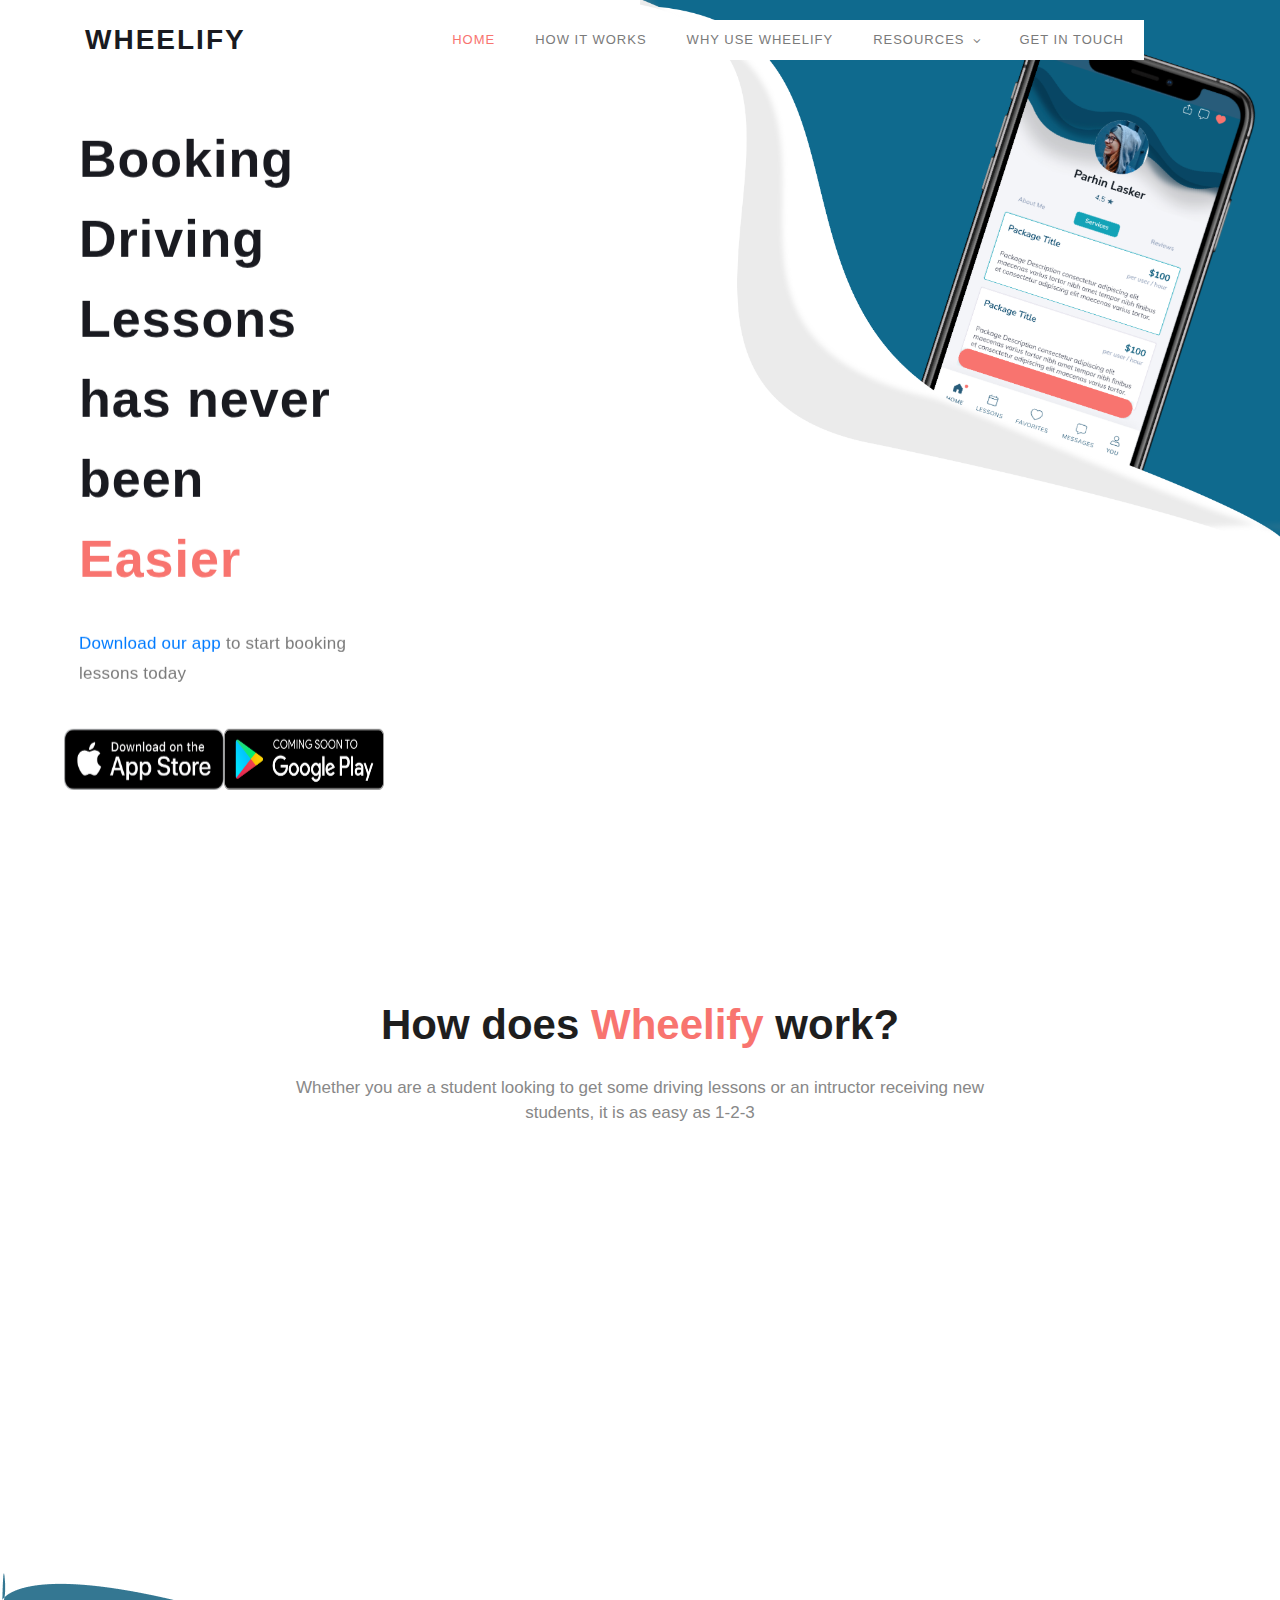
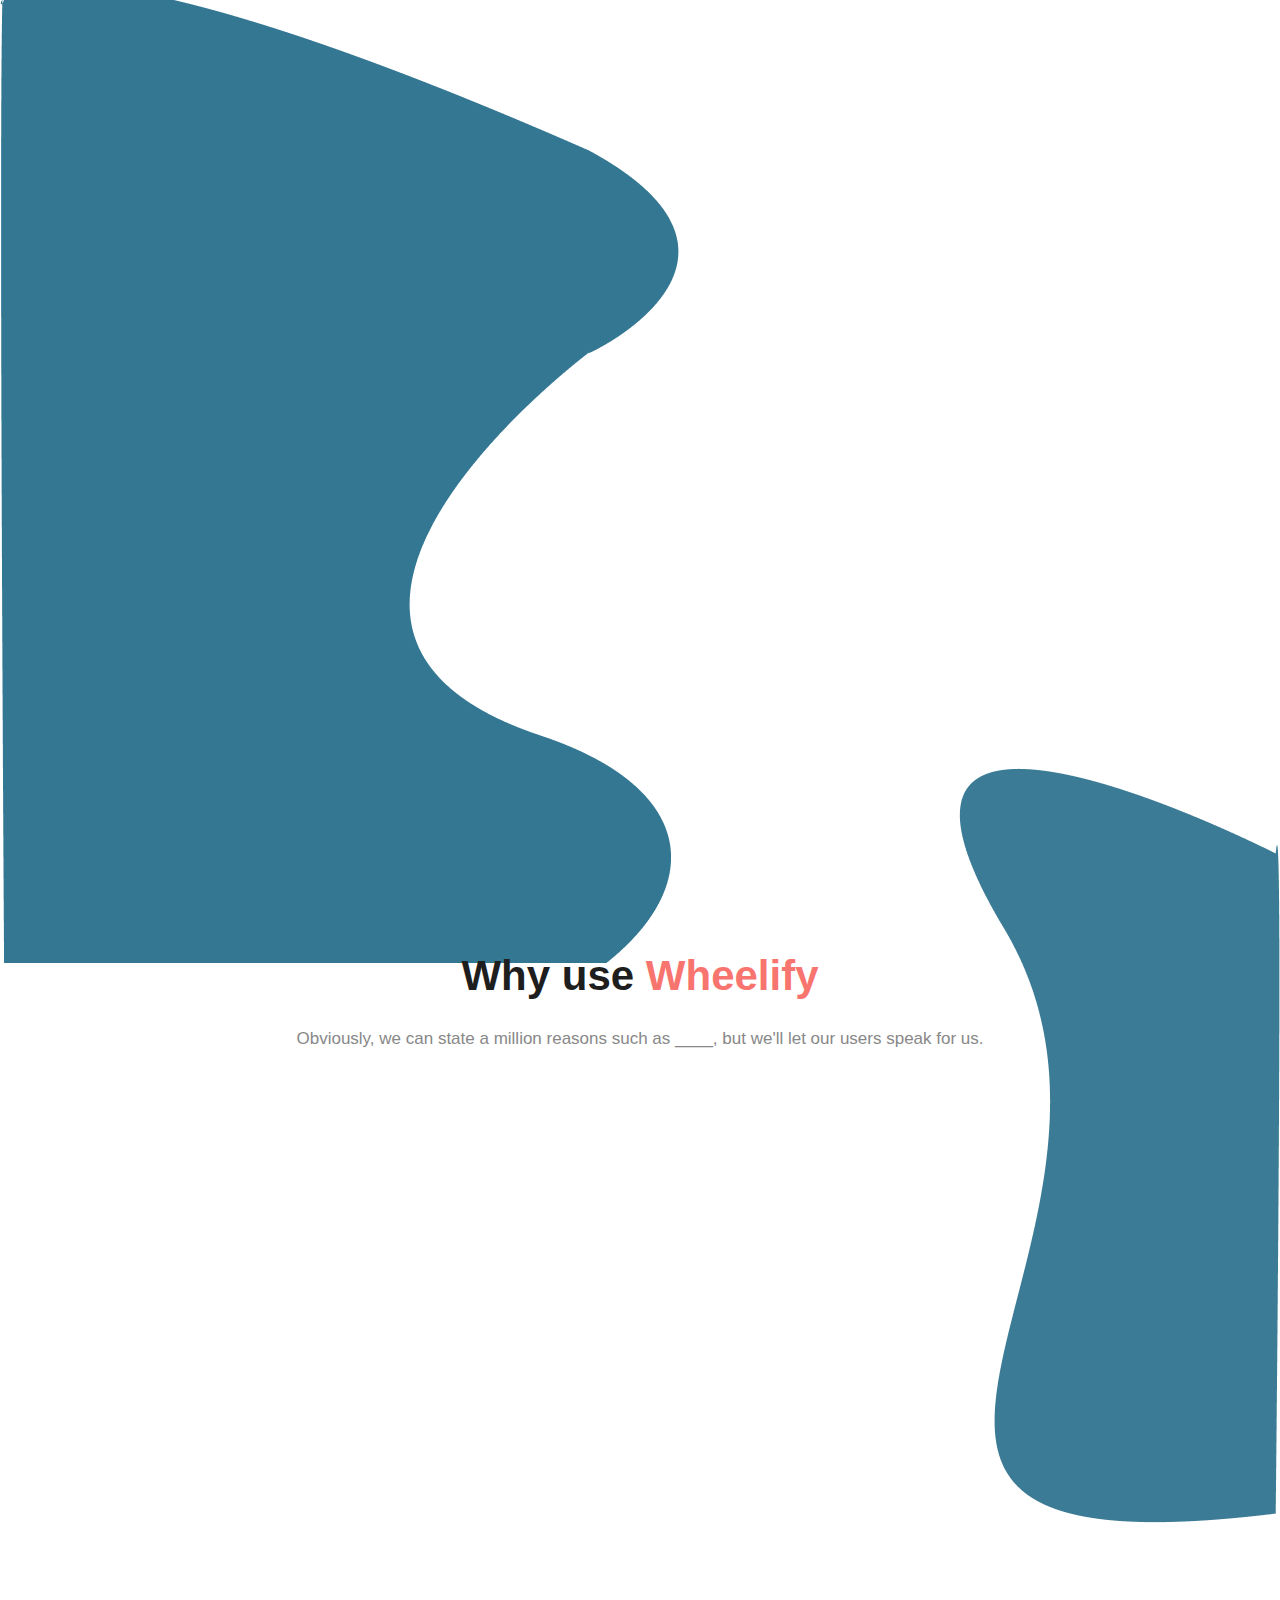
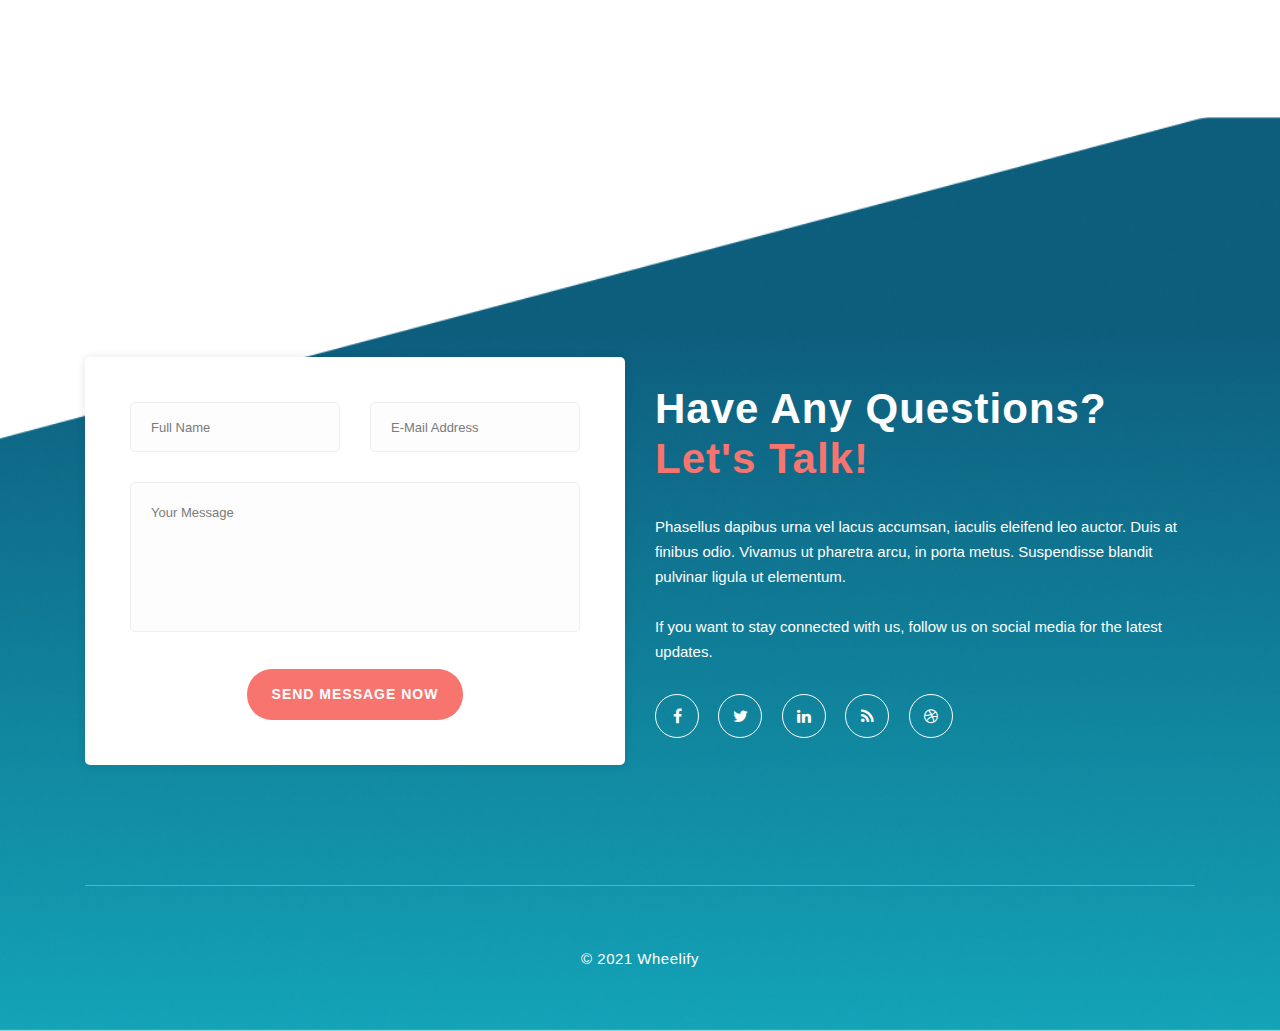
==== index.html @ 3e5fab5b "Add all local files" ====
<!DOCTYPE html>
<html lang="en">

<head>

    <meta charset="utf-8">
    <meta name="viewport" content="width=device-width, initial-scale=1, shrink-to-fit=no">
    <meta name="description" content="">
    <link href="https://fonts.googleapis.com/css?family=Nunito+Sans:100,200,300,400,500,600,700,800,900&display=swap"
        rel="stylesheet">

    <title>Wheelify | Book Driving Lessons | Find Driving Instructors</title>

    <!-- Additional CSS Files -->
    <link rel="stylesheet" type="text/css" href="assets/css/bootstrap.min.css">

    <link rel="stylesheet" type="text/css" href="assets/css/font-awesome.css">

    <link rel="stylesheet" href="assets/css/style.css">

    <link rel="stylesheet" href="assets/css/owl-carousel.css">

</head>

<body>

    <!-- ***** Preloader Start ***** -->
    <div id="preloader">
        <div class="jumper">
            <div></div>
            <div></div>
            <div></div>
        </div>
    </div>
    <!-- ***** Preloader End ***** -->


    <!-- ***** Header Area Start ***** -->
    <header class="header-area header-sticky">
        <div class="container">
            <div class="row">
                <div class="col-12">
                    <nav class="main-nav">
                        <!-- ***** Logo Start ***** -->
                        <a href="index.html" class="logo">
                            Wheelify
                        </a>
                        <!-- ***** Logo End ***** -->
                        <!-- ***** Menu Start ***** -->
                        <ul class="nav">
                            <li class="scroll-to-section"><a href="#welcome" class="menu-item">Home</a></li>
                            <li class="scroll-to-section"><a href="#how-it-works" class="menu-item">How It Works</a>
                            </li>
                            <li class="scroll-to-section"><a href="#testimonials" class="menu-item">Why Use Wheelify</a>
                            </li>
                            <li class="submenu">
                                <a href="javascript:;">Resources</a>
                                <ul>
                                    <li><a href="pages/under_construction.html" class="sub-item">About Us</a></li>
                                    <li><a href="pages/under_construction.html" class="sub-item">Updates</a></li>
                                    <li><a href="pages/under_construction.html" class="sub-item">FAQ's</a></li>
                                    <li><a href="pages/under_construction.html" class="sub-item">Terms and Conditions</a></li>
                                    <!-- TODO: add styling and js for sub-item class -->
                                    <li><a href="pages/under_construction.html" class="sub-item">Privacy Policy</a></li>
                                </ul>
                            </li>
                            <li class="scroll-to-section"><a href="#contact-us" class="menu-item">Get In Touch</a></li>
                        </ul>
                        <a class='menu-trigger'>
                            <span>Menu</span>
                        </a>
                        <!-- ***** Menu End ***** -->
                    </nav>
                </div>
            </div>
        </div>
    </header>
    <!-- ***** Header Area End ***** -->


    <!-- ***** Welcome Area Start ***** -->
    <div class="welcome-area" id="welcome">

        <!-- ***** Header Text Start ***** -->
        <div class="header-text">
            <div class="container">
                <div class="row">
                    <div class="left-text col-lg-6 col-md-12 col-sm-12 col-xs-12"
                        data-scroll-reveal="enter left move 30px over 0.6s after 0.4s">
                        <h1>Booking Driving Lessons has never been <em>Easier</em></h1>
                        <p><a href="#">Download our app</a> to start booking lessons today</p>
                        <!-- <a href="#how-it-works" class="main-button-slider">Try it out today</a> -->
                        <!-- <button id=""><img src="assets/images/download-on-app-store.png"></button> -->
                        <div class="row">
                            <div class="column"><input type="image" class="image-button"
                                    src="assets/images/download-on-app-store.png" /></div>
                            <div class="column"><input type="image" class="image-button"
                                    src="assets/images/download-on-play-store.png" /></div>
                        </div>
                    </div>
                </div>
            </div>
        </div>
        <!-- ***** Header Text End ***** -->
    </div>
    <!-- ***** Welcome Area End ***** -->

    <!-- ***** Features Big Item Start ***** -->
    <section class="section" id="how-it-works">
        <div class="container">
            <div class="row">
                <div class="col-lg-8 offset-lg-2">
                    <div class="center-heading">
                        <h2>How does <em>Wheelify</em> work?</h2>
                        <p>Whether you are a student looking to get some driving lessons or an intructor receiving new
                            students, it is as easy as 1-2-3</p>
                    </div>
                </div>
                <!-- Step 1 of how it works -->
                <div class="col-lg-4 col-md-6 col-sm-12 col-xs-12"
                    data-scroll-reveal="enter left move 30px over 0.6s after 0.4s">
                    <div class="features-item">
                        <div class="features-icon">
                            <h2>01</h2>
                            <img src="assets/images/features-icon-1.png" alt="">
                            <h4>Search for Instructors</h4>
                            <p>Whether you are looking for instructors near you or in a specific location, you can use
                                our advanced filters to find the right instructor for you.</p>
                            <a href="#testimonials" class="main-button">
                                Read More
                            </a>
                        </div>
                    </div>
                </div>
                <!-- Step 2 of how it works -->
                <div class="col-lg-4 col-md-6 col-sm-12 col-xs-12"
                    data-scroll-reveal="enter bottom move 30px over 0.6s after 0.4s">
                    <div class="features-item">
                        <div class="features-icon">
                            <h2>02</h2>
                            <img src="assets/images/features-icon-2.png" alt="">
                            <h4>Pick a Lesson - Set a Time</h4>
                            <p>There are multiple packages or lesson types to select from - select your desired one.
                                Then choose the time and date of the lesson. </p>
                            <a href="#testimonials" class="main-button">
                                Discover More
                            </a>
                        </div>
                    </div>
                </div>
                <!-- Step 3 of how it works -->
                <div class="col-lg-4 col-md-6 col-sm-12 col-xs-12"
                    data-scroll-reveal="enter right move 30px over 0.6s after 0.4s">
                    <div class="features-item">
                        <div class="features-icon">
                            <h2>03</h2>
                            <img src="assets/images/features-icon-3.png" alt="">
                            <h4>Enjoy the Lesson</h4>
                            <p>Once you get the <b>confirmation</b> from your Instructor, you are all set. All that's
                                left now is to experience a safe and enjoyable driving lesson. </p>
                            <a href="#testimonials" class="main-button">
                                More Detail
                            </a>
                        </div>
                    </div>
                </div>
            </div>
        </div>
    </section>
    <!-- ***** Features Big Item End ***** -->

    <div class="left-image-decor"></div>

    <!-- ***** Features Big Item Start ***** -->
    <section class="section" id="promotion">
        <div class="container">
            <div class="row">
                <div class="left-image col-lg-5 col-md-12 col-sm-12 mobile-bottom-fix-big"
                    data-scroll-reveal="enter left move 30px over 0.6s after 0.4s">
                    <img src="assets/images/left-image.png" class="rounded img-fluid d-block mx-auto" alt="App">
                </div>
                <div class="right-text offset-lg-1 col-lg-6 col-md-12 col-sm-12 mobile-bottom-fix">
                    <ul>
                        <li data-scroll-reveal="enter right move 30px over 0.6s after 0.4s">
                            <img src="assets/images/about-icon-01.png" alt="">
                            <div class="text">
                                <h4>Easy Rescheduling Process</h4>
                                <p>You can reschedule lessons easily both as an instructor and a student. Our messaging
                                    feature allows for ease of communication prior to lessons. </p>
                            </div>
                        </li>
                        <li data-scroll-reveal="enter right move 30px over 0.6s after 0.5s">
                            <img src="assets/images/about-icon-02.png" alt="">
                            <div class="text">
                                <h4>Advanced Search Filters</h4>
                                <p>Whether you are looking for only female instructors for your daughter or prefer
                                    instructors with a 4.0+ star rating, you can set it all using our filters.</p>
                            </div>
                        </li>
                        <li data-scroll-reveal="enter right move 30px over 0.6s after 0.6s">
                            <img src="assets/images/about-icon-03.png" alt="">
                            <div class="text">
                                <h4>Safety - #1 Priority</h4>
                                <p>We always prioritize the safety and security of our users over everything. That is
                                    why we verify instructor licenses and offer multiple payment methods for instructors
                                    - including cash.</p>
                            </div>
                        </li>
                    </ul>
                </div>
            </div>
        </div>
    </section>
    <!-- ***** Features Big Item End ***** -->

    <div class="right-image-decor"></div>

    <!-- ***** Testimonials Starts ***** -->
    <section class="section" id="testimonials">
        <div class="container">
            <div class="row">
                <div class="col-lg-8 offset-lg-2">
                    <div class="center-heading">
                        <h2>Why use <em>Wheelify</em></h2>
                        <p>Obviously, we can state a million reasons such as ____, but we'll let our users speak for us.
                        </p>
                    </div>
                </div>
                <div class="col-lg-10 col-md-12 col-sm-12 mobile-bottom-fix-big"
                    data-scroll-reveal="enter left move 30px over 0.6s after 0.4s">
                    <div class="owl-carousel owl-theme">
                        <div class="item service-item">
                            <div class="author">
                                <i><img src="assets/images/testimonial-author-2.svg" alt="Author One"></i>
                            </div>
                            <div class="testimonial-content">
                                <ul class="stars">
                                    <li><i class="fa fa-star"></i></li>
                                    <li><i class="fa fa-star"></i></li>
                                    <li><i class="fa fa-star"></i></li>
                                    <li><i class="fa fa-star"></i></li>
                                    <li><i class="fa fa-star"></i></li>
                                </ul>
                                <h4>Parhin Lasker</h4>
                                <span>Instructor</span>
                                <p>“Nullam hendrerit, elit a semper pharetra, ipsum nibh tristique tortor, in tempus
                                    urna elit in mauris.”</p>
                            </div>
                        </div>
                        <div class="item service-item">
                            <div class="author">
                                <i><img src="assets/images/testimonial-author-dog.png" alt="Second Author"></i>
                            </div>
                            <div class="testimonial-content">
                                <ul class="stars">
                                    <li><i class="fa fa-star"></i></li>
                                    <li><i class="fa fa-star"></i></li>
                                    <li><i class="fa fa-star"></i></li>
                                </ul>
                                <h4>Latte Corgino</h4>
                                <span>Student</span>
                                <p>“Woof woof...”</p>
                            </div>
                        </div>
                        <div class="item service-item">
                            <div class="author">
                                <i><img src="assets/images/testimonial-author-1.png" alt="Third Author"></i>
                            </div>
                            <div class="testimonial-content">
                                <ul class="stars">
                                    <li><i class="fa fa-star"></i></li>
                                    <li><i class="fa fa-star"></i></li>
                                    <li><i class="fa fa-star"></i></li>
                                    <li><i class="fa fa-star"></i></li>
                                    <li><i class="fa fa-star"></i></li>
                                </ul>
                                <h4>Mushfiq Rashid</h4>
                                <span>Student</span>
                                <p>“This app has transformed my life. Before, I did not have any car, any house, any
                                    wife. Now, I have a car, a
                                    house, and four wives.”</p>
                            </div>
                        </div>
                        <div class="item service-item">
                            <div class="author">
                                <i><img src="assets/images/testimonial-author-1.png" alt="Fourth Author"></i>
                            </div>
                            <div class="testimonial-content">
                                <ul class="stars">
                                    <li><i class="fa fa-star"></i></li>
                                    <li><i class="fa fa-star"></i></li>
                                    <li><i class="fa fa-star"></i></li>
                                    <li><i class="fa fa-star"></i></li>
                                </ul>
                                <h4>John Doe</h4>
                                <span>Instructor</span>
                                <p>"Fusce rutrum in dolor sit amet lobortis. Ut at vehicula justo. Donec quam dolor,
                                    congue a fringilla sed, maximus et urna."</p>
                            </div>
                        </div>
                    </div>
                </div>
            </div>
        </div>
    </section>
    <!-- ***** Testimonials Ends ***** -->


    <!-- ***** Footer Start ***** -->
    <footer id="contact-us">
        <div class="container">
            <div class="footer-content">
                <div class="row">
                    <!-- ***** Contact Form Start ***** -->
                    <div class="col-lg-6 col-md-12 col-sm-12">
                        <div class="contact-form">
                            <form id="contact" action="" method="post">
                                <div class="row">
                                    <div class="col-md-6 col-sm-12">
                                        <fieldset>
                                            <input name="name" type="text" id="name" placeholder="Full Name" required=""
                                                style="background-color: rgba(250,250,250,0.3);">
                                        </fieldset>
                                    </div>
                                    <div class="col-md-6 col-sm-12">
                                        <fieldset>
                                            <input name="email" type="text" id="email" placeholder="E-Mail Address"
                                                required="" style="background-color: rgba(250,250,250,0.3);">
                                        </fieldset>
                                    </div>
                                    <div class="col-lg-12">
                                        <fieldset>
                                            <textarea name="message" rows="6" id="message" placeholder="Your Message"
                                                required="" style="background-color: rgba(250,250,250,0.3);"></textarea>
                                        </fieldset>
                                    </div>
                                    <div class="col-lg-12">
                                        <fieldset>
                                            <button type="submit" id="form-submit" class="main-button">Send Message
                                                Now</button>
                                        </fieldset>
                                    </div>
                                </div>
                            </form>
                        </div>
                    </div>
                    <!-- ***** Contact Form End ***** -->
                    <div class="right-content col-lg-6 col-md-12 col-sm-12">
                        <h2>Have any questions? <em>Let's talk!</em></h2>
                        <p>Phasellus dapibus urna vel lacus accumsan, iaculis eleifend leo auctor. Duis at finibus odio.
                            Vivamus ut pharetra arcu, in porta metus. Suspendisse blandit pulvinar ligula ut elementum.
                            <br><br>If you want to stay connected with us, follow us on <a rel="nofollow"
                                href="https://facebook.com/nel.masterpiece" target="_parent">social media</a> for the
                            latest updates.
                        </p>
                        <ul class="social">
                            <li><a href="#"><i class="fa fa-facebook"></i></a></li>
                            <li><a href="#"><i class="fa fa-twitter"></i></a></li>
                            <li><a href="#"><i class="fa fa-linkedin"></i></a></li>
                            <li><a href="#"><i class="fa fa-rss"></i></a></li>
                            <li><a href="#"><i class="fa fa-dribbble"></i></a></li>
                        </ul>
                    </div>
                </div>
            </div>
            <div class="row">
                <div class="col-lg-12">
                    <div class="sub-footer">
                        <p>&copy; 2021 Wheelify
                    </div>
                </div>
            </div>
        </div>
    </footer>

    <!-- jQuery -->
    <script src="assets/js/jquery-2.1.0.min.js"></script>

    <!-- Bootstrap -->
    <script src="assets/js/popper.js"></script>
    <script src="assets/js/bootstrap.min.js"></script>

    <!-- Plugins -->
    <script src="assets/js/owl-carousel.js"></script>
    <script src="assets/js/scrollreveal.min.js"></script>
    <script src="assets/js/waypoints.min.js"></script>
    <script src="assets/js/jquery.counterup.min.js"></script>
    <script src="assets/js/imgfix.min.js"></script>

    <!-- Global Init -->
    <script src="assets/js/custom.js"></script>

</body>

</html>
---- assets/css/style.css ----
@import url("https://fonts.googleapis.com/css?family=Nunito+Sans:100,200,300,400,500,600,700,800,900");
/* 
---------------------------------------------
reset
--------------------------------------------- 
*/
html,
body,
div,
span,
applet,
object,
iframe,
h1,
h2,
h3,
h4,
h5,
h6,
p,
blockquote,
div pre,
a,
abbr,
acronym,
address,
big,
cite,
code,
del,
dfn,
em,
font,
img,
ins,
kbd,
q,
s,
samp,
small,
strike,
strong,
sub,
sup,
tt,
var,
b,
u,
i,
center,
dl,
dt,
dd,
ol,
ul,
li,
figure,
header,
nav,
section,
article,
aside,
footer,
figcaption {
  margin: 0;
  padding: 0;
  border: 0;
  outline: 0;
}

.clearfix:after {
  content: ".";
  display: block;
  clear: both;
  visibility: hidden;
  line-height: 0;
  height: 0;
}

.clearfix {
  display: inline-block;
}

html[xmlns] .clearfix {
  display: block;
}

* html .clearfix {
  height: 1%;
}

ul,
li {
  padding: 0;
  margin: 0;
  list-style: none;
}

header,
nav,
section,
article,
aside,
footer,
hgroup {
  display: block;
}

* {
  box-sizing: border-box;
}

html,
body {
  font-family: "Nunito-Sans", sans-serif;
  font-weight: 400;
  background-color: #fff;
  font-size: 16px;
  -ms-text-size-adjust: 100%;
  -webkit-font-smoothing: antialiased;
  -moz-osx-font-smoothing: grayscale;
}

.image-button {
  height: 100%;
  min-height: 50px;
  max-height: 90px;
  width: 100%;
  min-width: 50px;
  max-width: 300px;
}

.column {
  float: left;
  width: 50%;
}

a {
  text-decoration: none !important;
}

h1,
h2,
h3,
h4,
h5,
h6 {
  margin-top: 0px;
  margin-bottom: 0px;
}

ul {
  margin-bottom: 0px;
}

p {
  font-size: 15px;
  line-height: 25px;
  color: #888;
}

/* 
---------------------------------------------
global styles
--------------------------------------------- 
*/
html,
body {
  background: #fff;
  font-family: "Nunito-Sans", sans-serif;
}

::selection {
  background: #f1556a;
  color: #fff;
}

::-moz-selection {
  background: #f1556a;
  color: #fff;
}

@media (max-width: 991px) {
  html,
  body {
    overflow-x: hidden;
  }
  .mobile-top-fix {
    margin-top: 30px;
    margin-bottom: 0px;
  }
  .mobile-bottom-fix {
    margin-bottom: 30px;
  }
  .mobile-bottom-fix-big {
    margin-bottom: 60px;
  }
}

a.main-button-slider {
  font-size: 14px;
  border-radius: 25px;
  padding: 15px 25px;
  background-color: #F8746F;
  text-transform: uppercase;
  color: #fff;
  font-weight: 600;
  letter-spacing: 1px;
  -webkit-transition: all 0.3s ease 0s;
  -moz-transition: all 0.3s ease 0s;
  -o-transition: all 0.3s ease 0s;
  transition: all 0.3s ease 0s;
}

a.main-button-slider:hover {
  background-color: #f1556a;
}

a.main-button {
  font-size: 14px;
  border-radius: 25px;
  padding: 15px 25px;
  background-color: #F8746F;
  text-transform: uppercase;
  color: #fff;
  font-weight: 600;
  letter-spacing: 1px;
  -webkit-transition: all 0.3s ease 0s;
  -moz-transition: all 0.3s ease 0s;
  -o-transition: all 0.3s ease 0s;
  transition: all 0.3s ease 0s;
}

a.main-button:hover {
  background-color: #f1556a;
}

button.main-button {
  outline: none;
  border: none;
  cursor: pointer;
  font-size: 14px;
  border-radius: 25px;
  padding: 15px 25px;
  background-color: #F8746F;
  text-transform: uppercase;
  color: #fff;
  font-weight: 600;
  letter-spacing: 1px;
  -webkit-transition: all 0.3s ease 0s;
  -moz-transition: all 0.3s ease 0s;
  -o-transition: all 0.3s ease 0s;
  transition: all 0.3s ease 0s;
}

button.main-button:hover {
  background-color: #f1556a;
}

.center-heading {
  margin-bottom: 70px;
}

.center-heading h2 {
  margin-top: 0px;
  text-align: center;
  font-size: 42px;
  font-weight: 700;
  color: #1e1e1e;
  margin-bottom: 25px;
}

.center-heading h2 em {
  font-style: normal;
  color: #f8746f;
}

/* Subtitle text */
.center-heading p {
  font-size: 17px;
  color: #888;
  text-align: center;
}

/* 
---------------------------------------------
header
--------------------------------------------- 
*/

.background-header {
  background-color: #fff;
  height: 80px !important;
  position: fixed !important;
  top: 0px;
  left: 0px;
  right: 0px;
  box-shadow: 0px 0px 10px rgba(0, 0, 0, 0.15) !important;
}

.background-header .logo,
.background-header .main-nav .nav li a {
  color: #1e1e1e !important;
}

.background-header .main-nav .nav li:hover a {
  color: #f54741 !important;
}

.background-header .nav li a.active {
  color: #F8746F !important;
}

.header-area {
  position: absolute;
  top: 0px;
  left: 0px;
  right: 0px;
  z-index: 100;
  height: 100px;
  -webkit-transition: all 0.5s ease 0s;
  -moz-transition: all 0.5s ease 0s;
  -o-transition: all 0.5s ease 0s;
  transition: all 0.5s ease 0s;
}

.header-area .main-nav {
  min-height: 80px;
  background: transparent;
}

.header-area .main-nav .logo {
  line-height: 80px;
  color: #191a20;
  font-size: 28px;
  font-weight: bold;
  text-transform: uppercase;
  letter-spacing: 2px;
  float: left;
  -webkit-transition: all 0.3s ease 0s;
  -moz-transition: all 0.3s ease 0s;
  -o-transition: all 0.3s ease 0s;
  transition: all 0.3s ease 0s;
}

.header-area .main-nav .nav {
  float: left;
  margin-top: 27px;
  margin-left: 15%;
  margin-right: 0px;
  background-color: #fff;
  padding: 0px 20px;
  -webkit-transition: all 0.3s ease 0s;
  -moz-transition: all 0.3s ease 0s;
  -o-transition: all 0.3s ease 0s;
  transition: all 0.3s ease 0s;
  position: relative;
  z-index: 999;
}

.header-area .main-nav .nav li {
  padding-left: 20px;
  padding-right: 20px;
}

.header-area .main-nav .nav li:last-child {
  padding-right: 0px;
}

.header-area .main-nav .nav li a {
  display: block;
  font-weight: 500;
  font-size: 13px;
  color: #7a7a7a;
  text-transform: uppercase;
  -webkit-transition: all 0.3s ease 0s;
  -moz-transition: all 0.3s ease 0s;
  -o-transition: all 0.3s ease 0s;
  transition: all 0.3s ease 0s;
  height: 40px;
  line-height: 40px;
  border: transparent;
  letter-spacing: 1px;
}

.header-area .main-nav .nav li:hover a {
  color: #F8746F;
}

.header-area .main-nav .nav li.submenu {
  position: relative;
  padding-right: 35px;
}

.header-area .main-nav .nav li.submenu:after {
  font-family: FontAwesome;
  content: "\f107";
  font-size: 12px;
  color: #7a7a7a;
  position: absolute;
  right: 18px;
  top: 12px;
}

.header-area .main-nav .nav li.submenu ul {
  position: absolute;
  width: 200px;
  box-shadow: 0 2px 28px 0 rgba(0, 0, 0, 0.06);
  overflow: hidden;
  top: 40px;
  opacity: 0;
  transform: translateY(-2em);
  visibility: hidden;
  z-index: -1;
  transition: all 0.3s ease-in-out 0s, visibility 0s linear 0.3s,
    z-index 0s linear 0.01s;
}

.header-area .main-nav .nav li.submenu ul li {
  margin-left: 0px;
  padding-left: 0px;
  padding-right: 0px;
}

.header-area .main-nav .nav li.submenu ul li a {
  display: block;
  background: #fff;
  color: #7a7a7a !important;
  padding-left: 20px;
  height: 40px;
  line-height: 40px;
  -webkit-transition: all 0.3s ease 0s;
  -moz-transition: all 0.3s ease 0s;
  -o-transition: all 0.3s ease 0s;
  transition: all 0.3s ease 0s;
  position: relative;
  font-size: 0.6vw;
  border-bottom: 1px solid #f5f5f5;
}

.header-area .main-nav .nav li.submenu ul li a:before {
  content: "";
  position: absolute;
  width: 0px;
  height: 40px;
  left: 0px;
  top: 0px;
  bottom: 0px;
  -webkit-transition: all 0.3s ease 0s;
  -moz-transition: all 0.3s ease 0s;
  -o-transition: all 0.3s ease 0s;
  transition: all 0.3s ease 0s;
  background: #fba70b;
}

.header-area .main-nav .nav li.submenu ul li a:hover {
  background: #fff;
  color: #fba70b !important;
  padding-left: 25px;
}

.header-area .main-nav .nav li.submenu ul li a:hover:before {
  width: 3px;
}

.header-area .main-nav .nav li.submenu:hover ul {
  visibility: visible;
  opacity: 1;
  z-index: 1;
  transform: translateY(0%);
  transition-delay: 0s, 0s, 0.3s;
}

.header-area .main-nav .menu-trigger {
  cursor: pointer;
  display: block;
  position: absolute;
  top: 23px;
  width: 32px;
  height: 40px;
  text-indent: -9999em;
  z-index: 99;
  right: 40px;
  display: none;
}

.header-area .main-nav .menu-trigger span,
.header-area .main-nav .menu-trigger span:before,
.header-area .main-nav .menu-trigger span:after {
  -moz-transition: all 0.4s;
  -o-transition: all 0.4s;
  -webkit-transition: all 0.4s;
  transition: all 0.4s;
  background-color: #1e1e1e;
  display: block;
  position: absolute;
  width: 30px;
  height: 2px;
  left: 0;
}

.background-header .main-nav .menu-trigger span,
.background-header .main-nav .menu-trigger span:before,
.background-header .main-nav .menu-trigger span:after {
  background-color: #1e1e1e;
}

.header-area .main-nav .menu-trigger span:before,
.header-area .main-nav .menu-trigger span:after {
  -moz-transition: all 0.4s;
  -o-transition: all 0.4s;
  -webkit-transition: all 0.4s;
  transition: all 0.4s;
  background-color: #1e1e1e;
  display: block;
  position: absolute;
  width: 30px;
  height: 2px;
  left: 0;
  width: 75%;
}

.background-header .main-nav .menu-trigger span:before,
.background-header .main-nav .menu-trigger span:after {
  background-color: #1e1e1e;
}

.header-area .main-nav .menu-trigger span:before,
.header-area .main-nav .menu-trigger span:after {
  content: "";
}

.header-area .main-nav .menu-trigger span {
  top: 16px;
}

.header-area .main-nav .menu-trigger span:before {
  -moz-transform-origin: 33% 100%;
  -ms-transform-origin: 33% 100%;
  -webkit-transform-origin: 33% 100%;
  transform-origin: 33% 100%;
  top: -10px;
  z-index: 10;
}

.header-area .main-nav .menu-trigger span:after {
  -moz-transform-origin: 33% 0;
  -ms-transform-origin: 33% 0;
  -webkit-transform-origin: 33% 0;
  transform-origin: 33% 0;
  top: 10px;
}

.header-area .main-nav .menu-trigger.active span,
.header-area .main-nav .menu-trigger.active span:before,
.header-area .main-nav .menu-trigger.active span:after {
  background-color: transparent;
  width: 100%;
}

.header-area .main-nav .menu-trigger.active span:before {
  -moz-transform: translateY(6px) translateX(1px) rotate(45deg);
  -ms-transform: translateY(6px) translateX(1px) rotate(45deg);
  -webkit-transform: translateY(6px) translateX(1px) rotate(45deg);
  transform: translateY(6px) translateX(1px) rotate(45deg);
  background-color: #1e1e1e;
}

.background-header .main-nav .menu-trigger.active span:before {
  background-color: #1e1e1e;
}

.header-area .main-nav .menu-trigger.active span:after {
  -moz-transform: translateY(-6px) translateX(1px) rotate(-45deg);
  -ms-transform: translateY(-6px) translateX(1px) rotate(-45deg);
  -webkit-transform: translateY(-6px) translateX(1px) rotate(-45deg);
  transform: translateY(-6px) translateX(1px) rotate(-45deg);
  background-color: #1e1e1e;
}

.background-header .main-nav .menu-trigger.active span:after {
  background-color: #1e1e1e;
}

.header-area.header-sticky {
  min-height: 80px;
}

.header-area.header-sticky .nav {
  margin-top: 20px !important;
}

.header-area.header-sticky .nav li a.active {
  color: #F8746F;
}

@media (max-width: 1200px) {
  .header-area .main-nav .nav li {
    padding-left: 12px;
    padding-right: 12px;
  }
  .header-area .main-nav:before {
    display: none;
  }
}

@media (max-width: 991px) {
  .logo {
    text-align: center;
    float: none !important;
  }
  .header-area {
    background-color: #f7f7f7;
    padding: 0px 15px;
    height: 80px;
    box-shadow: none;
    text-align: center;
  }
  .header-area .container {
    padding: 0px;
  }
  .header-area .logo {
    margin-left: 30px;
  }
  .header-area .menu-trigger {
    display: block !important;
  }
  .header-area .main-nav {
    overflow: hidden;
  }
  .header-area .main-nav .nav {
    float: none;
    width: 100%;
    margin-top: 0px !important;
    display: none;
    -webkit-transition: all 0s ease 0s;
    -moz-transition: all 0s ease 0s;
    -o-transition: all 0s ease 0s;
    transition: all 0s ease 0s;
    margin-left: 0px;
  }
  .header-area .main-nav .nav li:first-child {
    border-top: 1px solid #eee;
  }
  .header-area .main-nav .nav li {
    width: 100%;
    background: #fff;
    border-bottom: 1px solid #eee;
    padding-left: 0px !important;
    padding-right: 0px !important;
  }
  .header-area .main-nav .nav li a {
    height: 50px !important;
    line-height: 50px !important;
    padding: 0px !important;
    border: none !important;
    background: #f7f7f7 !important;
    color: #191a20 !important;
  }
  .header-area .main-nav .nav li a:hover {
    background: #eee !important;
    color: #F8746F !important;
  }
  .header-area .main-nav .nav li.submenu ul {
    position: relative;
    visibility: inherit;
    opacity: 1;
    z-index: 1;
    transform: translateY(0%);
    transition-delay: 0s, 0s, 0.3s;
    top: 0px;
    width: 100%;
    box-shadow: none;
    height: 0px;
  }
  .header-area .main-nav .nav li.submenu ul li a {
    font-size: 12px;
    font-weight: 400;
  }
  .header-area .main-nav .nav li.submenu ul li a:hover:before {
    width: 0px;
  }
  .header-area .main-nav .nav li.submenu ul.active {
    height: auto !important;
  }
  .header-area .main-nav .nav li.submenu:after {
    color: #3b566e;
    right: 25px;
    font-size: 14px;
    top: 15px;
  }
  .header-area .main-nav .nav li.submenu:hover ul,
  .header-area .main-nav .nav li.submenu:focus ul {
    height: 0px;
  }
}

@media (min-width: 992px) {
  .header-area .main-nav .nav {
    display: flex !important;
  }
}

/* 
---------------------------------------------
welcome
--------------------------------------------- 
*/
.welcome-area {
  width: 100%;
  height: 100vh;
  min-height: 793px;
  background-image: url(../images/banner-bg.png);
  background-repeat: no-repeat;
  background-position: right top;
  background-size: 50%;
}

.welcome-area .header-text .left-text {
  position: relative;
  align-self: center;
  margin-top: 35%;
  transform: perspective(1px) translateY(-30%) !important;
}

.welcome-area .header-text h1 {
  font-weight: 900;
  font-size: 52px;
  line-height: 80px;
  letter-spacing: 1px;
  margin-bottom: 30px;
  color: #191a20;
}

.welcome-area .header-text h1 em {
  font-style: normal;
  color: #f8746f;
}

.welcome-area .header-text p {
  font-weight: 300;
  font-size: 17px;
  color: #7a7a7a;
  line-height: 30px;
  letter-spacing: 0.25px;
  margin-bottom: 40px;
  position: relative;
}

@media (max-width: 1420px) {
  .welcome-area .header-text {
    width: 70%;
    margin-left: 5%;
  }
}

@media (max-width: 1320px) {
  .welcome-area .header-text .left-text {
    margin-top: 50%;
  }
  .welcome-area .header-text {
    width: 50%;
    margin-left: 5%;
  }
}

@media (max-width: 1140px) {
  .welcome-area {
    height: auto;
  }
  .welcome-area .header-text {
    width: 92%;
    padding-top: 793px;
  }
  .welcome-area .header-text .left-text {
    margin-top: 5%;
    transform: none !important;
  }
}
@media (max-width: 810px) {
  .welcome-area {
    background-size: contain;
  }

  .welcome-area .header-text {
    padding-top: 100%;
    margin-left: 0;
  }

  .container-fluid .col-md-12 {
    margin-right: 0px;
    padding-right: 0px;
  }
}

/*
---------------------------------------------
how it works
---------------------------------------------
*/

#how-it-works {
  padding: 100px 0px;
  position: relative;
  z-index: 9;
}

@media (max-width: 992px) {
  .features-item {
    margin-bottom: 45px;
  }
}

.features-item {
  border-radius: 5px;
  padding: 60px 30px;
  text-align: center;
  box-shadow: 0px 0px 10px rgba(0, 0, 0, 0.1);
}

.features-item h2 {
  z-index: 9;
  position: absolute;
  top: 15px;
  left: 45px;
  font-size: 100px;
  font-weight: 600;
  color: #fdefe9;
}

.features-item img {
  z-index: 10;
  position: relative;
  max-width: 100%;
  margin-bottom: 40px;
}

.features-item h4 {
  margin-top: 0px;
  font-size: 22px;
  color: #1e1e1e;
  margin-bottom: 25px;
}

.features-item .main-button {
  margin-top: 35px;
  display: inline-block;
}

/*
---------------------------------------------
promotion
---------------------------------------------
*/

.left-image-decor {
  background-image: url(../images/left-bg-decor.png);
  background-repeat: no-repeat;
  position: absolute;
  width: 100%;
  display: inline-block;
  height: 110%;
  margin-top: -200px;
}

#promotion {
  padding: 100px 0px;
}

#promotion .left-image {
  align-self: center;
}

#promotion .right-text ul {
  padding: 0;
  margin: 0;
}

#promotion .right-text ul li {
  display: inline-block;
  margin-bottom: 60px;
}

#promotion .right-text ul li:last-child {
  margin-bottom: 0px;
}

#promotion .right-text img {
  display: inline-block;
  float: left;
  margin-right: 30px;
}

#promotion .right-text h4 {
  font-size: 22px;
  color: #1e1e1e;
  margin-bottom: 15px;
  margin-top: 3px;
}

/*
--------------------------------------------
testimonials
--------------------------------------------
*/
.right-image-decor {
  background-image: url(../images/right-bg-decor.png);
  background-repeat: no-repeat;
  background-position: right center;
  position: absolute;
  width: 100%;
  display: inline-block;
  height: 110%;
  margin-top: -200px;
}

#testimonials {
  padding-top: 100px;
  position: relative;
  z-index: 9;
}

#testimonials .item {
  position: relative;
}

#testimonials .item .testimonial-content {
  background: rgb(244, 129, 63);
  background: linear-gradient(
    145deg,
    #FD514A 0%,
    #D63E71 100%
  );
  margin-left: 60px;
  padding: 40px 30px;
  text-align: center;
  border-radius: 5px;
}

#testimonials .item .testimonial-content ul li {
  display: inline-block;
  margin: 0px 1px;
}

#testimonials .item .testimonial-content ul li i {
  color: #fff;
  font-size: 13px;
}

#testimonials .item .testimonial-content h4 {
  font-size: 22px;
  margin-top: 20px;
  color: #fff;
}

#testimonials .item .testimonial-content p {
  color: #fff;
  font-style: italic;
  font-weight: 200;
  margin: 20px 0px 15px 0px;
}

#testimonials .item .testimonial-content span {
  color: #fff;
  font-weight: 200;
  font-size: 13px;
}

#testimonials .author img {
  max-width: 120px;
  margin-bottom: -60px;
}

.owl-carousel .owl-nav button.owl-next span {
  z-index: 10;
  top: 45%;
  border-radius: 10px;
  font-size: 46px;
  color: #fff;
  right: -210px;
  width: 80px;
  height: 80px;
  line-height: 80px;
  text-align: center;
  display: inline-block;
  background: rgb(244, 129, 63);
  background: linear-gradient(
    145deg,
    rgba(244, 129, 63, 1) 0%,
    rgba(241, 85, 106, 1) 100%
  );
  position: absolute;
}

.owl-carousel .owl-nav button.owl-prev span {
  z-index: 9;
  top: 30%;
  border-radius: 10px;
  font-size: 46px;
  color: #fff;
  right: -150px;
  width: 80px;
  height: 80px;
  line-height: 80px;
  text-align: center;
  display: inline-block;
  background: rgb(244, 129, 63);
  background: linear-gradient(
    145deg,
    rgba(244, 129, 63, 1) 0%,
    rgba(241, 85, 106, 1) 100%
  );
  position: absolute;
}

@media screen and (max-width: 1060px) {
  .owl-carousel .owl-nav {
    display: none !important;
  }
}

/* 
---------------------------------------------
footer
--------------------------------------------- 
*/

@media (max-width: 992px) {
  footer {
    padding-top: 0px !important;
    margin-top: 0px !important;
  }
  .contact-form {
    margin-bottom: 45px;
  }
  footer .right-content {
    text-align: center;
  }
  footer .footer-content {
    padding: 60px 0px !important;
  }
}

footer {
  margin-top: 200px;
  padding-top: 120px;
  background-image: url(../images/footer-bg.png);
  background-repeat: no-repeat;
  background-position: center center;
  background-size: cover;
  width: 100%;
}

footer .footer-content {
  padding: 120px 0px;
}

.contact-form {
  position: relative;
  z-index: 10;
  padding: 45px;
  border-radius: 5px;
  background-color: #fff;
  box-shadow: 0px 0px 10px rgba(0, 0, 0, 0.1);
}

footer .right-content {
  align-self: center;
}

.contact-form input,
.contact-form textarea {
  color: #777;
  font-size: 13px;
  border: 1px solid #eee;
  background-color: #f7f7f7;
  border-radius: 5px;
  width: 100%;
  height: 50px;
  outline: none;
  padding-left: 20px;
  padding-right: 20px;
  -webkit-appearance: none;
  -moz-appearance: none;
  appearance: none;
  margin-bottom: 30px;
}

.contact-form textarea {
  height: 150px;
  resize: none;
  padding: 20px;
}

.contact-form {
  text-align: center;
}

.contact-form ::-webkit-input-placeholder {
  /* Edge */
  color: #7a7a7a;
}

.contact-form :-ms-input-placeholder {
  /* Internet Explorer 10-11 */
  color: #7a7a7a;
}

.contact-form ::placeholder {
  color: #7a7a7a;
}

.footer-content .right-content {
  color: #fff;
}

.footer-content .right-content h2 {
  margin-top: 0px;
  margin-bottom: 30px;
  font-size: 42px;
  text-transform: capitalize;
  font-weight: 700;
  letter-spacing: 1px;
}

.footer-content .right-content h2 em {
  font-style: normal;
  color: #f8746f;
}

.footer-content .right-content p {
  color: #fff;
}

.footer-content .right-content a {
  color: #fff;
}

.footer-content .right-content a:hover {
  color: #F8746F;
}

footer .social {
  overflow: hidden;
  margin-top: 30px;
}

footer .social li:first-child {
  margin-left: 0px;
}

footer .social li {
  margin: 0px 7.5px;
  display: inline-block;
}

footer .social li a {
  color: #fff;
  text-align: center;
  background-color: transparent;
  border: 1px solid #fff;
  width: 44px;
  height: 44px;
  line-height: 44px;
  border-radius: 50%;
  display: inline-block;
  font-size: 16px;
  -webkit-transition: all 0.3s ease 0s;
  -moz-transition: all 0.3s ease 0s;
  -o-transition: all 0.3s ease 0s;
  transition: all 0.3s ease 0s;
}

footer .social li a:hover {
  background-color: #F8746F;
  border-color: #F8746F;
  color: #fff;
}

footer .copyright {
  margin-top: 10px;
  font-weight: 400;
  font-size: 15px;
  color: #4a4a4a;
  letter-spacing: 0.88px;
  text-transform: capitalize;
}

footer .sub-footer {
  padding: 60px 0px;
  border-top: 1px solid rgba(250, 250, 250, 0.3);
  text-align: center;
}

footer .sub-footer a {
  color: #fff;
}

footer .sub-footer a:hover {
  color: #F8746F;
}

footer .sub-footer p {
  color: #fff;
  font-size: 15px;
  font-weight: 300;
  letter-spacing: 0.5px;
}

@media (max-width: 991px) {
  footer .copyright {
    text-align: center;
  }
  footer .social {
    text-align: center;
  }
}

/* 
---------------------------------------------
preloader
--------------------------------------------- 
*/
#preloader {
  overflow: hidden;
  background-image: linear-gradient(145deg, #f4813f 0%, #f1556a 100%);
  left: 0;
  right: 0;
  top: 0;
  bottom: 0;
  position: fixed;
  z-index: 9999;
  color: #fff;
}

#preloader .jumper {
  left: 0;
  top: 0;
  right: 0;
  bottom: 0;
  display: block;
  position: absolute;
  margin: auto;
  width: 50px;
  height: 50px;
}

#preloader .jumper > div {
  background-color: #fff;
  width: 10px;
  height: 10px;
  border-radius: 100%;
  -webkit-animation-fill-mode: both;
  animation-fill-mode: both;
  position: absolute;
  opacity: 0;
  width: 50px;
  height: 50px;
  -webkit-animation: jumper 1s 0s linear infinite;
  animation: jumper 1s 0s linear infinite;
}

#preloader .jumper > div:nth-child(2) {
  -webkit-animation-delay: 0.33333s;
  animation-delay: 0.33333s;
}

#preloader .jumper > div:nth-child(3) {
  -webkit-animation-delay: 0.66666s;
  animation-delay: 0.66666s;
}

@-webkit-keyframes jumper {
  0% {
    opacity: 0;
    -webkit-transform: scale(0);
    transform: scale(0);
  }
  5% {
    opacity: 1;
  }
  100% {
    -webkit-transform: scale(1);
    transform: scale(1);
    opacity: 0;
  }
}

@keyframes jumper {
  0% {
    opacity: 0;
    -webkit-transform: scale(0);
    transform: scale(0);
  }
  5% {
    opacity: 1;
  }
  100% {
    opacity: 0;
  }
}
---- assets/css/owl-carousel.css ----
/**
 * Owl Carousel v2.3.4
 * Copyright 2013-2018 David Deutsch
 * Licensed under: SEE LICENSE IN https://github.com/OwlCarousel2/OwlCarousel2/blob/master/LICENSE
 */
/*
 *  Owl Carousel - Core
 */
.owl-carousel {
  display: none;
  width: 100%;
  -webkit-tap-highlight-color: transparent;
  /* position relative and z-index fix webkit rendering fonts issue */
  position: relative;
  z-index: 1; }
  .owl-carousel .owl-stage {
    position: relative;
    -ms-touch-action: pan-Y;
    touch-action: manipulation;
    -moz-backface-visibility: hidden;
    /* fix firefox animation glitch */ }
  .owl-carousel .owl-stage:after {
    content: ".";
    display: block;
    clear: both;
    visibility: hidden;
    line-height: 0;
    height: 0; }
  .owl-carousel .owl-stage-outer {
    position: relative;
    overflow: hidden;
    /* fix for flashing background */
    -webkit-transform: translate3d(0px, 0px, 0px); }
  .owl-carousel .owl-wrapper,
  .owl-carousel .owl-item {
    -webkit-backface-visibility: hidden;
    -moz-backface-visibility: hidden;
    -ms-backface-visibility: hidden;
    -webkit-transform: translate3d(0, 0, 0);
    -moz-transform: translate3d(0, 0, 0);
    -ms-transform: translate3d(0, 0, 0); }
  .owl-carousel .owl-item {
    position: relative;
    min-height: 1px;
    float: left;
    -webkit-backface-visibility: hidden;
    -webkit-tap-highlight-color: transparent;
    -webkit-touch-callout: none; }
  .owl-carousel .owl-item img {
    display: block;
    width: 100%; }
  .owl-carousel .owl-nav.disabled,
  .owl-carousel .owl-dots.disabled {
    display: none; }
  .owl-carousel .owl-nav .owl-prev,
  .owl-carousel .owl-nav .owl-next,
  .owl-carousel .owl-dot {
    cursor: pointer;
    -webkit-user-select: none;
    -khtml-user-select: none;
    -moz-user-select: none;
    -ms-user-select: none;
    user-select: none; }
  .owl-carousel .owl-nav button.owl-prev,
  .owl-carousel .owl-nav button.owl-next,
  .owl-carousel button.owl-dot {
    background: none;
    color: inherit;
    border: none;
    padding: 0 !important;
    font: inherit; }
  .owl-carousel.owl-loaded {
    display: block; }
  .owl-carousel.owl-loading {
    opacity: 0;
    display: block; }
  .owl-carousel.owl-hidden {
    opacity: 0; }
  .owl-carousel.owl-refresh .owl-item {
    visibility: hidden; }
  .owl-carousel.owl-drag .owl-item {
    -ms-touch-action: pan-y;
        touch-action: pan-y;
    -webkit-user-select: none;
    -moz-user-select: none;
    -ms-user-select: none;
    user-select: none; }
  .owl-carousel.owl-grab {
    cursor: move;
    cursor: grab; }
  .owl-carousel.owl-rtl {
    direction: rtl; }
  .owl-carousel.owl-rtl .owl-item {
    float: right; }

/* No Js */
.no-js .owl-carousel {
  display: block; }

/*
 *  Owl Carousel - Animate Plugin
 */
.owl-carousel .animated {
  animation-duration: 1000ms;
  animation-fill-mode: both; }

.owl-carousel .owl-animated-in {
  z-index: 0; }

.owl-carousel .owl-animated-out {
  z-index: 1; }

.owl-carousel .fadeOut {
  animation-name: fadeOut; }

@keyframes fadeOut {
  0% {
    opacity: 1; }
  100% {
    opacity: 0; } }

/*
 * 	Owl Carousel - Auto Height Plugin
 */
.owl-height {
  transition: height 500ms ease-in-out; }

/*
 * 	Owl Carousel - Lazy Load Plugin
 */
.owl-carousel .owl-item {
  /**
			This is introduced due to a bug in IE11 where lazy loading combined with autoheight plugin causes a wrong
			calculation of the height of the owl-item that breaks page layouts
		 */ }
  .owl-carousel .owl-item .owl-lazy {
    opacity: 0;
    transition: opacity 400ms ease; }
  .owl-carousel .owl-item .owl-lazy[src^=""], .owl-carousel .owl-item .owl-lazy:not([src]) {
    max-height: 0; }
  .owl-carousel .owl-item img.owl-lazy {
    transform-style: preserve-3d; }

/*
 * 	Owl Carousel - Video Plugin
 */
.owl-carousel .owl-video-wrapper {
  position: relative;
  height: 100%;
  background: #000; }

.owl-carousel .owl-video-play-icon {
  position: absolute;
  height: 80px;
  width: 80px;
  left: 50%;
  top: 50%;
  margin-left: -40px;
  margin-top: -40px;
  background: url("owl.video.play.png") no-repeat;
  cursor: pointer;
  z-index: 1;
  -webkit-backface-visibility: hidden;
  transition: transform 100ms ease; }

.owl-carousel .owl-video-play-icon:hover {
  -ms-transform: scale(1.3, 1.3);
      transform: scale(1.3, 1.3); }

.owl-carousel .owl-video-playing .owl-video-tn,
.owl-carousel .owl-video-playing .owl-video-play-icon {
  display: none; }

.owl-carousel .owl-video-tn {
  opacity: 0;
  height: 100%;
  background-position: center center;
  background-repeat: no-repeat;
  background-size: contain;
  transition: opacity 400ms ease; }

.owl-carousel .owl-video-frame {
  position: relative;
  z-index: 1;
  height: 100%;
  width: 100%; }
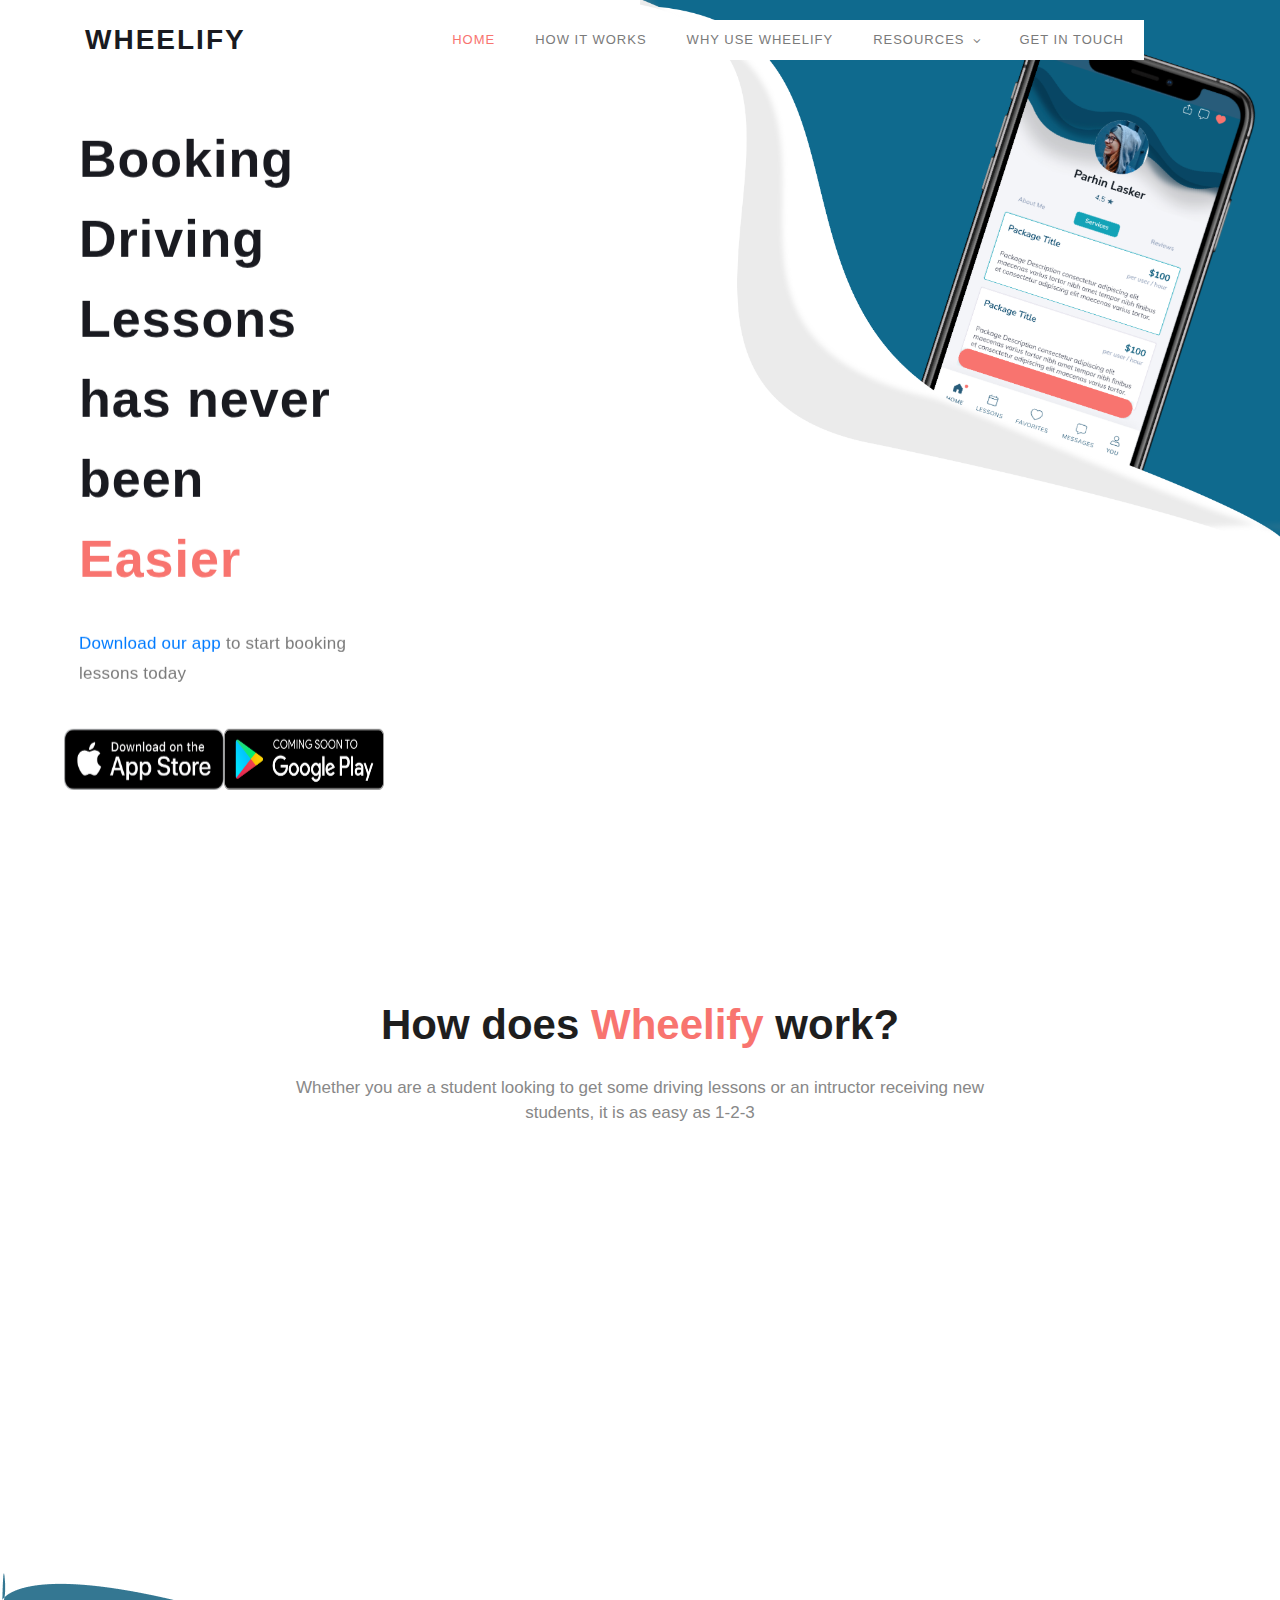
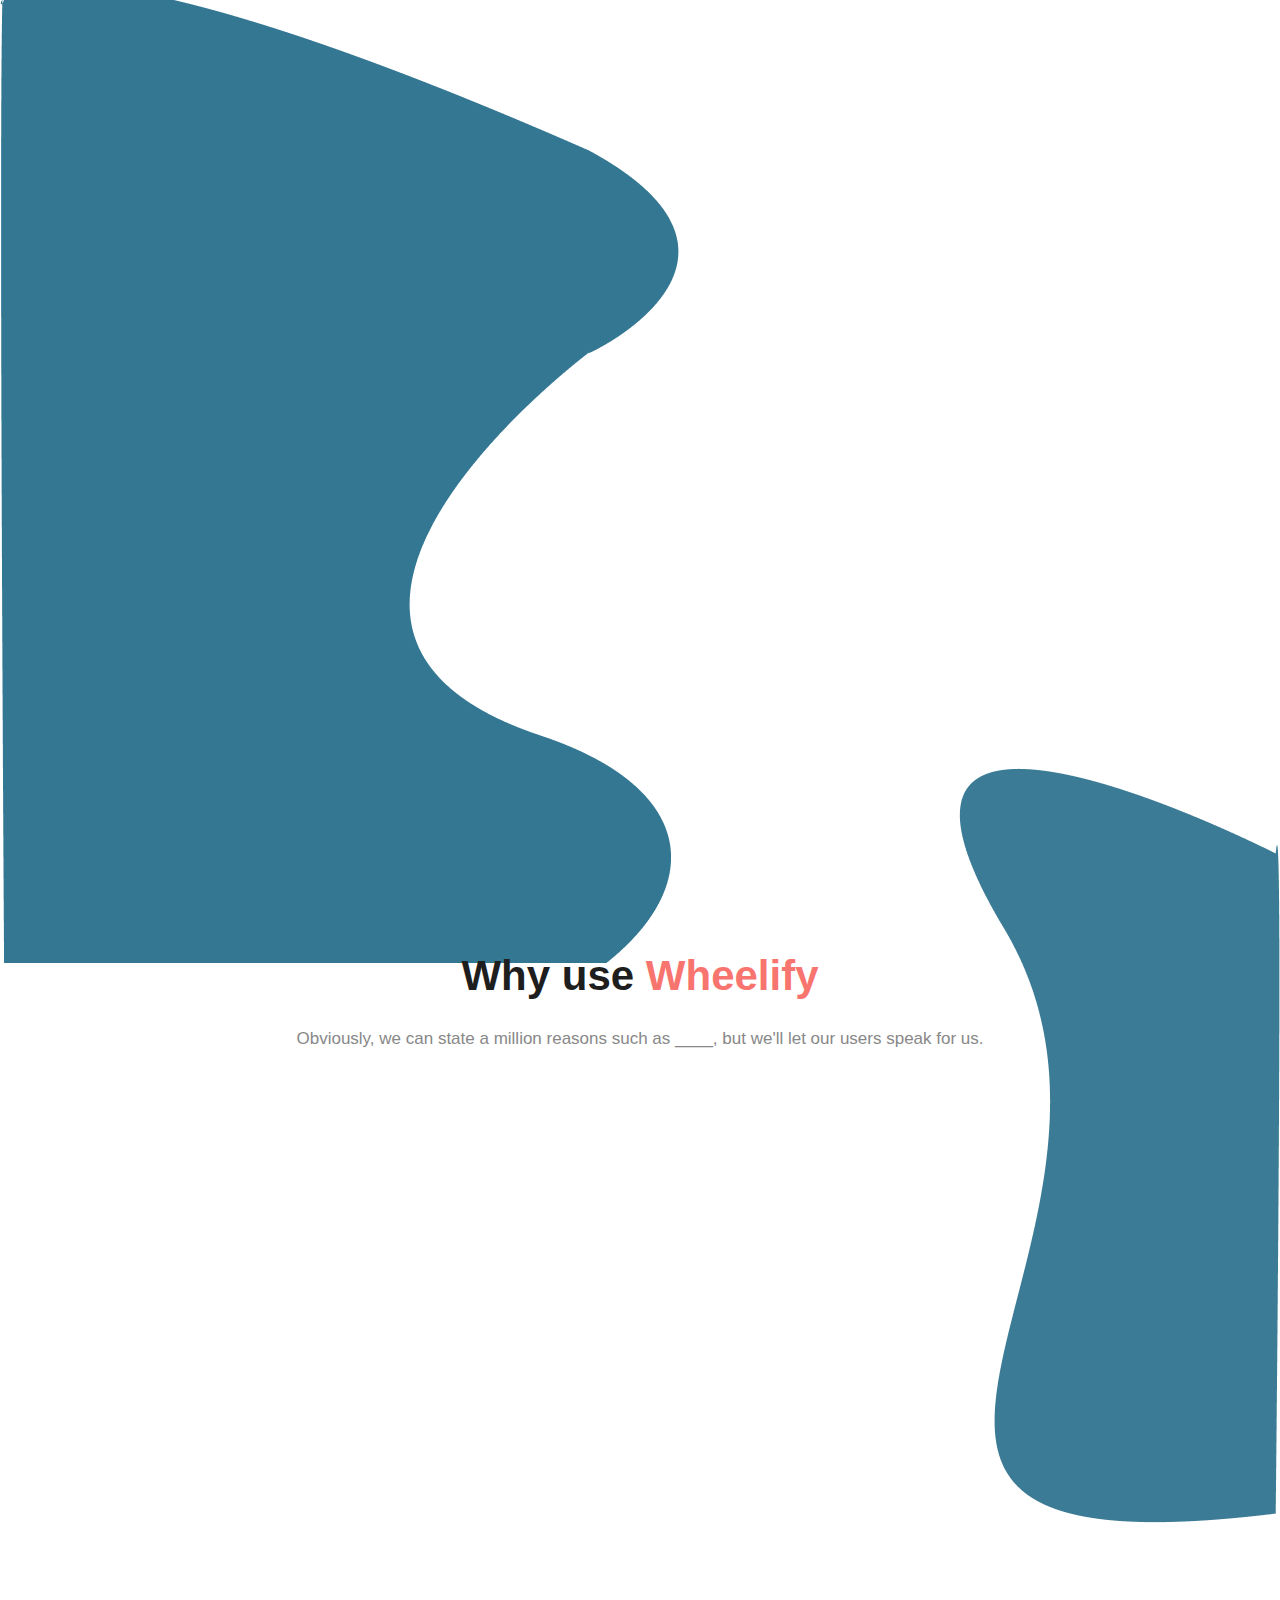
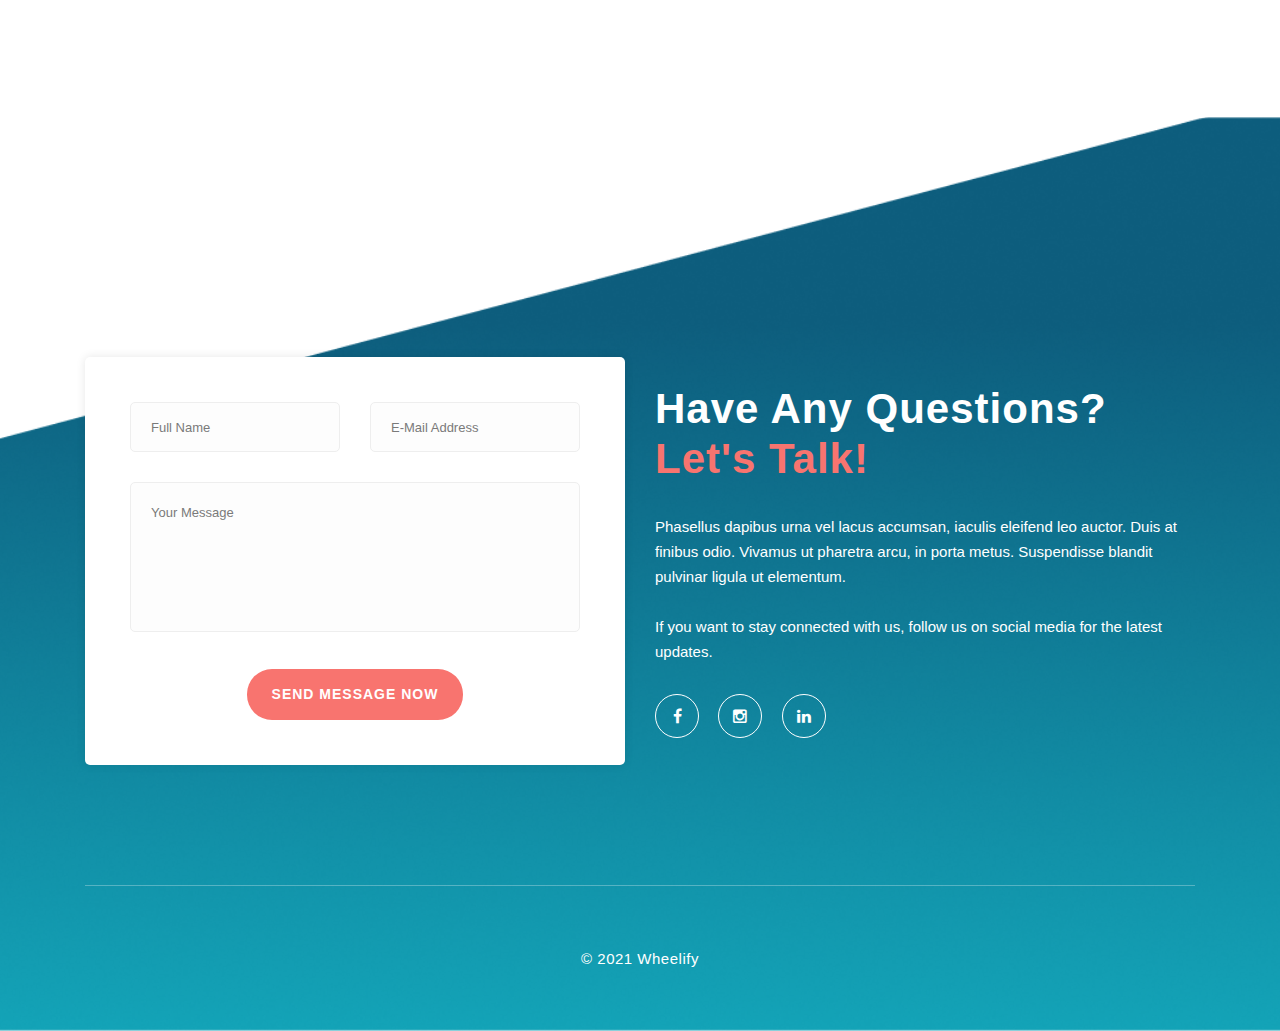
==== commit 5cd087cd: "Update social media icons" ====
--- a/index.html
+++ b/index.html
@@ -58,7 +58,7 @@
                                 <ul>
                                     <li><a href="pages/under_construction.html" class="sub-item">About Us</a></li>
                                     <li><a href="pages/under_construction.html" class="sub-item">Updates</a></li>
-                                    <li><a href="pages/under_construction.html" class="sub-item">FAQ's</a></li>
+                                    <li><a href="pages/faq.html" class="sub-item">FAQ's</a></li>
                                     <li><a href="pages/under_construction.html" class="sub-item">Terms and Conditions</a></li>
                                     <!-- TODO: add styling and js for sub-item class -->
                                     <li><a href="pages/under_construction.html" class="sub-item">Privacy Policy</a></li>
@@ -353,12 +353,11 @@
                                 href="https://facebook.com/nel.masterpiece" target="_parent">social media</a> for the
                             latest updates.
                         </p>
+
                         <ul class="social">
                             <li><a href="#"><i class="fa fa-facebook"></i></a></li>
-                            <li><a href="#"><i class="fa fa-twitter"></i></a></li>
+                            <li><a href="#"><i class="fa fa-instagram"></i></a></li>
                             <li><a href="#"><i class="fa fa-linkedin"></i></a></li>
-                            <li><a href="#"><i class="fa fa-rss"></i></a></li>
-                            <li><a href="#"><i class="fa fa-dribbble"></i></a></li>
                         </ul>
                     </div>
                 </div>
--- a/assets/css/style.css
+++ b/assets/css/style.css
@@ -1299,3 +1299,14 @@
     opacity: 0;
   }
 }
+
+/*
+---------------------------------------------
+faqs
+---------------------------------------------
+*/
+
+#faqs {
+  padding: 100px 0px;
+  justify-content: center;
+}
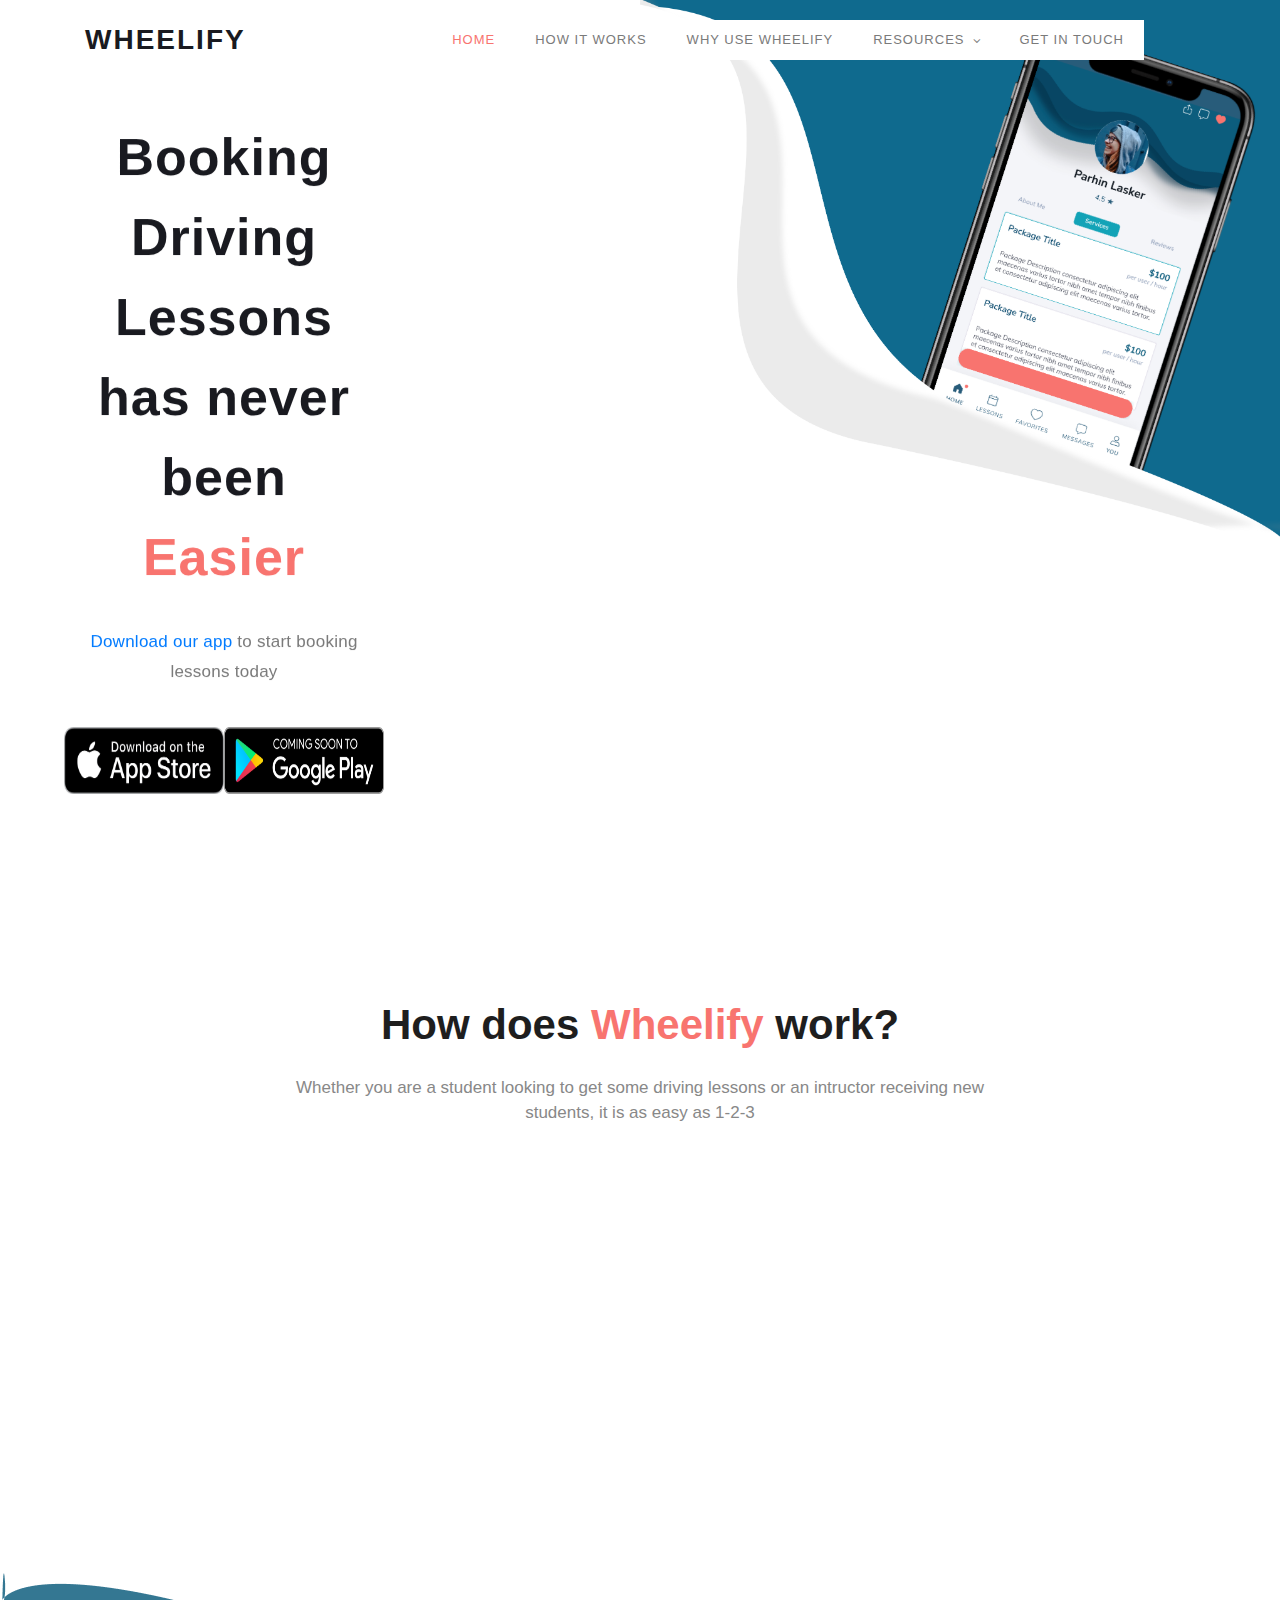
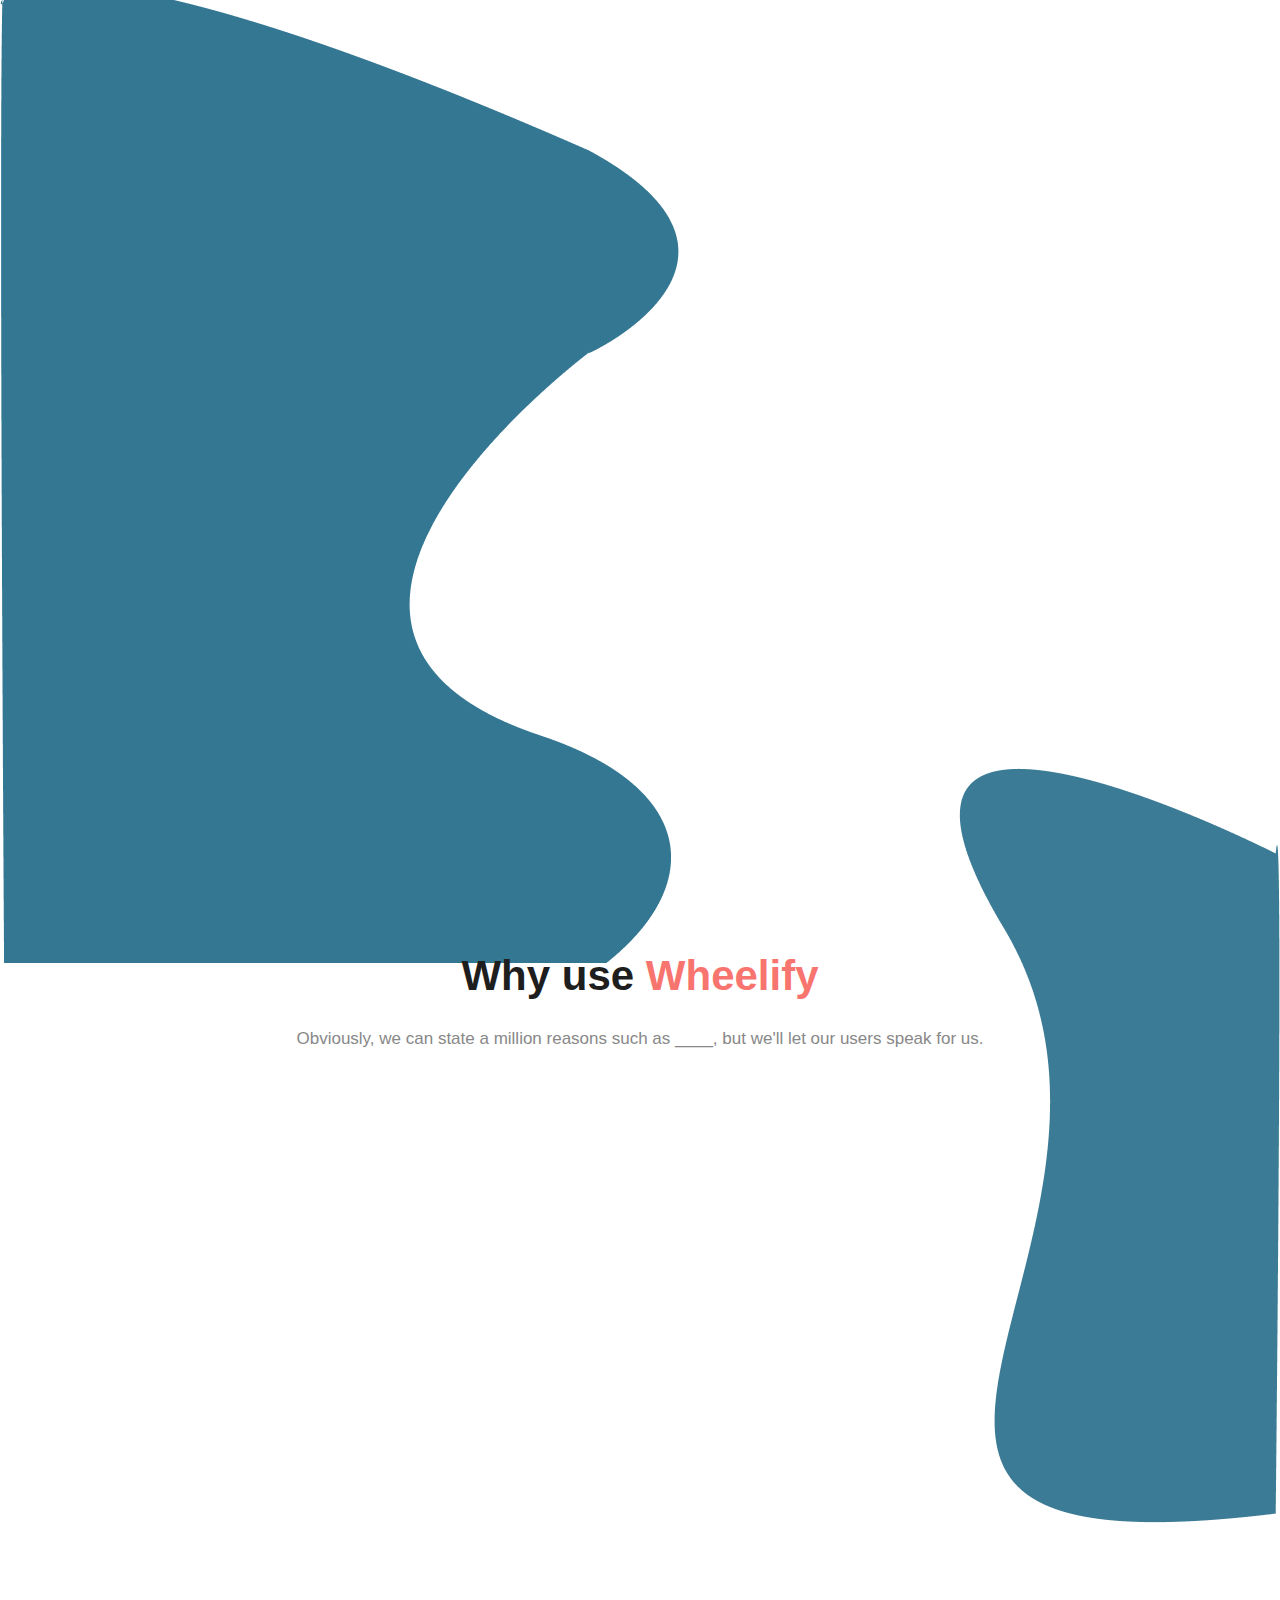
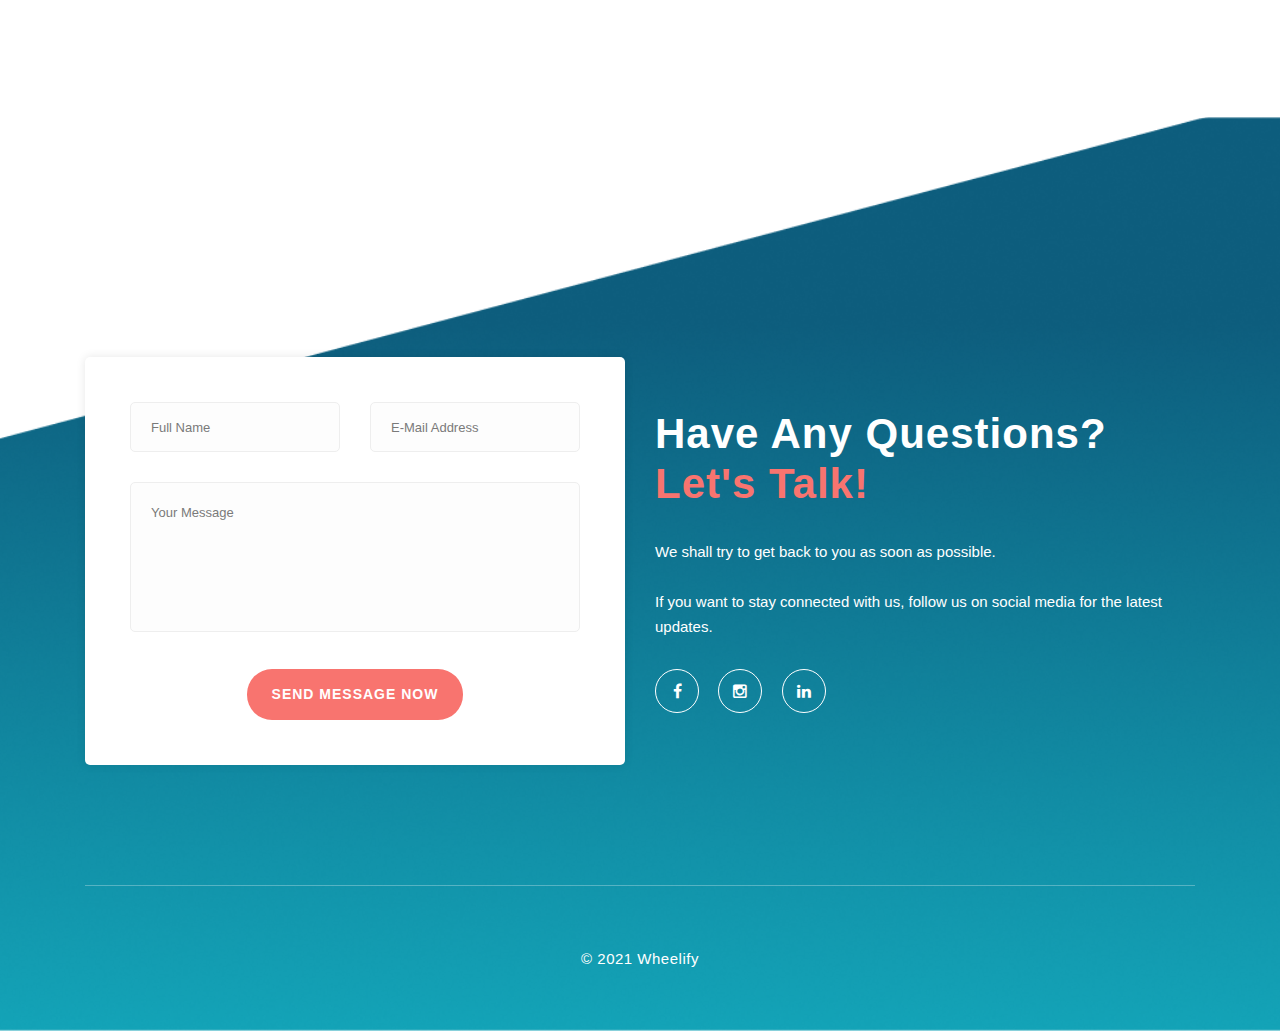
==== commit 0e5bb027: "Update index.html" ====
--- a/index.html
+++ b/index.html
@@ -347,9 +347,7 @@
                     <!-- ***** Contact Form End ***** -->
                     <div class="right-content col-lg-6 col-md-12 col-sm-12">
                         <h2>Have any questions? <em>Let's talk!</em></h2>
-                        <p>Phasellus dapibus urna vel lacus accumsan, iaculis eleifend leo auctor. Duis at finibus odio.
-                            Vivamus ut pharetra arcu, in porta metus. Suspendisse blandit pulvinar ligula ut elementum.
-                            <br><br>If you want to stay connected with us, follow us on <a rel="nofollow"
+                        <p>We shall try to get back to you as soon as possible.<br><br>If you want to stay connected with us, follow us on <a rel="nofollow"
                                 href="https://facebook.com/nel.masterpiece" target="_parent">social media</a> for the
                             latest updates.
                         </p>
--- a/assets/css/style.css
+++ b/assets/css/style.css
@@ -701,6 +701,12 @@
   }
 }
 
+.header-text {
+  text-align: center;
+  font-size: xx-large;
+  color: #3b566e;
+}
+
 /* 
 ---------------------------------------------
 welcome
@@ -1305,8 +1311,36 @@
 faqs
 ---------------------------------------------
 */
-
 #faqs {
   padding: 100px 0px;
   justify-content: center;
 }
+
+#faq-text {
+  line-height: normal;
+}
+#faq-text h1{
+  padding-top: 40px;
+  padding-bottom: 10px;
+  color: #4a4a4a;
+  font-weight: bold;
+  font-size: xx-large;
+}
+#faq-text h2{
+  padding-top: 20px;
+  padding-bottom: 10px;
+  color: #f8746f;
+  font-weight: bolder;
+  font-size: large;
+}
+
+#faq-text p{
+  font-weight: normal;
+  font-size: medium;
+  color: #4a4a4a 
+}
+
+#faq-text ul li {
+  list-style-type: square;
+  margin-left: 30px;
+}